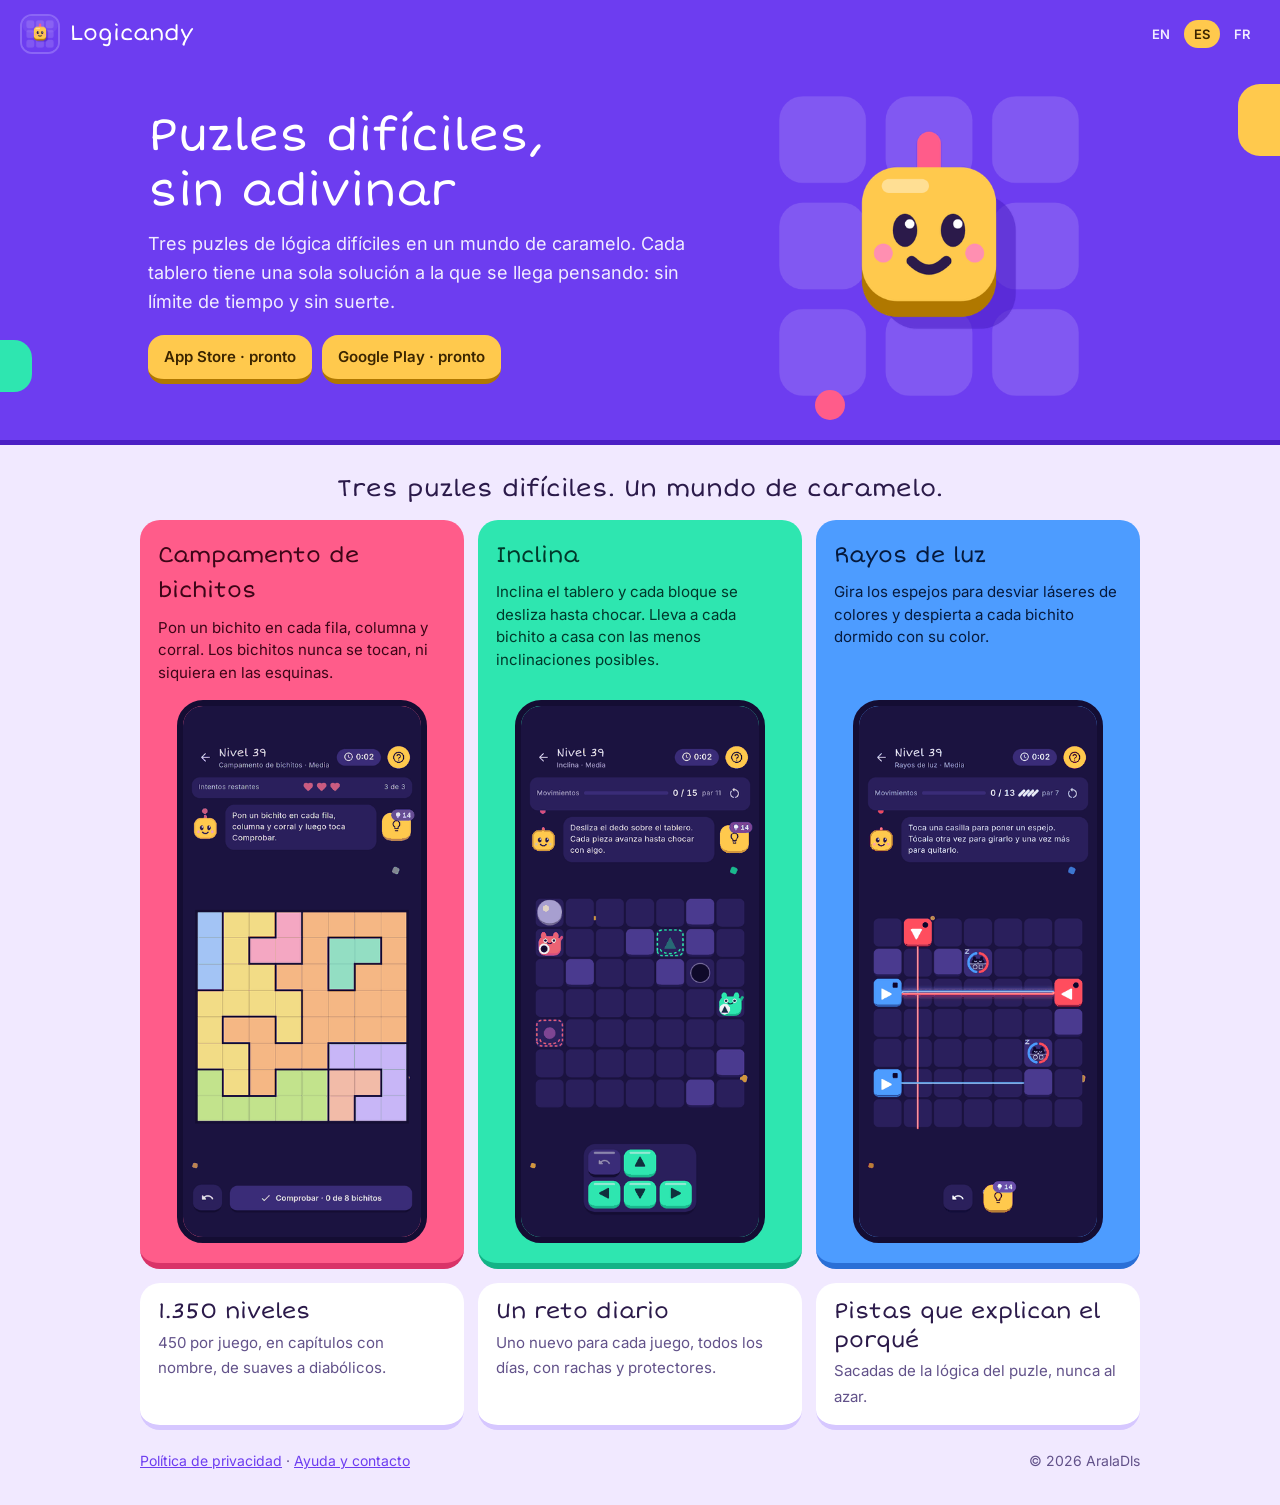
==== es/index.html @ 3df3bb65 "A real home page, on brand, in three languages" ====
<!doctype html>
<html lang="es">
<head>
<meta charset="utf-8">
<meta name="viewport" content="width=device-width, initial-scale=1">
<title>Logicandy · Puzles difíciles, sin adivinar</title>
<meta name="description" content="Tres puzles de lógica difíciles en un mundo de caramelo. Justos, sin adivinar.">
<meta name="theme-color" content="#6D3DF0">
<link rel="canonical" href="https://logicandy.com/es/">
<link rel="alternate" hreflang="en" href="https://logicandy.com/">
<link rel="alternate" hreflang="es" href="https://logicandy.com/es/">
<link rel="alternate" hreflang="fr" href="https://logicandy.com/fr/">
<link rel="icon" type="image/png" href="../img/icon.png">
<link rel="apple-touch-icon" href="../img/icon.png">
<meta property="og:type" content="website">
<meta property="og:title" content="Logicandy">
<meta property="og:description" content="Puzles difíciles, sin adivinar">
<meta property="og:url" content="https://logicandy.com/es/">
<meta property="og:image" content="https://logicandy.com/img/og-es.png">
<link rel="stylesheet" href="../style.css">
</head>
<body>
<div class="hero">
<div class="top">
<a class="brand" href="./"><img src="../img/icon.png" width="40" height="40" alt="">Logicandy</a>
<nav class="switch" aria-label="Idioma"><a href="../" lang="en" hreflang="en">EN</a><a href="./" aria-current="page">ES</a><a href="../fr/" lang="fr" hreflang="fr">FR</a></nav>
</div>
<div class="pitch">
<div>
<h1>Puzles difíciles,<br>sin adivinar</h1>
<p class="lead">Tres puzles de lógica difíciles en un mundo de caramelo. Cada tablero tiene una sola solución a la que se llega pensando: sin límite de tiempo y sin suerte.</p>
<p class="stores"><span class="store">App Store · pronto</span><span class="store">Google Play · pronto</span></p>
</div>
<img class="glim" src="../img/glim.png" width="440" height="440" alt="Glim, la mascota de Logicandy">
</div>
</div>
<main class="wide">
<h2>Tres puzles difíciles. Un mundo de caramelo.</h2>
<div class="games">
<article class="game pink">
<h3>Campamento de bichitos</h3>
<p>Pon un bichito en cada fila, columna y corral. Los bichitos nunca se tocan, ni siquiera en las esquinas.</p>
<img src="../img/es-camp.png" width="360" height="803" loading="lazy" alt="Un tablero de Campamento de bichitos, con corrales de colores por llenar">
</article>
<article class="game mint">
<h3>Inclina</h3>
<p>Inclina el tablero y cada bloque se desliza hasta chocar. Lleva a cada bichito a casa con las menos inclinaciones posibles.</p>
<img src="../img/es-tilt.png" width="360" height="803" loading="lazy" alt="Un tablero de Inclina, con dos bichitos que llevar a casa">
</article>
<article class="game sky">
<h3>Rayos de luz</h3>
<p>Gira los espejos para desviar láseres de colores y despierta a cada bichito dormido con su color.</p>
<img src="../img/es-beams.png" width="360" height="803" loading="lazy" alt="Un tablero de Rayos de luz, con láseres que cruzan la cuadrícula">
</article>
</div>
<div class="facts">
<div class="fact"><strong>1.350 niveles</strong><span>450 por juego, en capítulos con nombre, de suaves a diabólicos.</span></div>
<div class="fact"><strong>Un reto diario</strong><span>Uno nuevo para cada juego, todos los días, con rachas y protectores.</span></div>
<div class="fact"><strong>Pistas que explican el porqué</strong><span>Sacadas de la lógica del puzle, nunca al azar.</span></div>
</div>
</main>
<footer>
<p><a href="privacy.html">Política de privacidad</a> · <a href="support.html">Ayuda y contacto</a></p>
<p>© 2026 AralaDls</p>
</footer>
</body>
</html>
---- style.css ----
/* Logicandy's public site. The colors are the app's design tokens
   (app/lib/core/theme/tokens/): Day by default, Night when the visitor's
   device asks for dark. Fonts are served from this site, never from
   another one. */

@font-face {
  font-family: "Short Stack";
  src: url(fonts/ShortStack.woff) format("woff");
  font-display: swap;
}
@font-face {
  font-family: Inter;
  font-weight: 400;
  src: url(fonts/Inter-400.woff) format("woff");
  font-display: swap;
}
@font-face {
  font-family: Inter;
  font-weight: 600;
  src: url(fonts/Inter-600.woff) format("woff");
  font-display: swap;
}

:root {
  --bg: #F1E9FF;
  --card: #FFFFFF;
  --edge: #D6C7FF;
  --ink: #2B1A4A;
  --muted: #62528A;
  --link: #6D3DF0;
  --grape: #6D3DF0;
  --grape-edge: #4B1FC4;
  --on-grape: #FFFFFF;
  --on-grape-soft: #F1ECFF;
  --sun: #FFC94D;
  --sun-edge: #B07800;
  --sun-ink: #3B2500;
  --phone: #140D33;
}
@media (prefers-color-scheme: dark) {
  :root {
    --bg: #1B1340;
    --card: #2A1F5C;
    --edge: #140D33;
    --ink: #FFFFFF;
    --muted: #C9C1F0;
    --link: #B79BFF;
  }
}

* { box-sizing: border-box; }
html { -webkit-text-size-adjust: 100%; }
body {
  margin: 0;
  background: var(--bg);
  color: var(--ink);
  font: 400 16px/1.6 Inter, system-ui, -apple-system, "Segoe UI", Roboto, sans-serif;
}
h1, h2, h3, .brand, .fact strong {
  font-family: "Short Stack", Inter, system-ui, sans-serif;
  font-weight: 400;
}
a { color: var(--link); }
a:focus-visible { outline: 3px solid var(--sun); outline-offset: 2px; border-radius: 6px; }
img { max-width: 100%; height: auto; }

/* The grape bar every page starts with. */
.top {
  display: flex;
  align-items: center;
  justify-content: space-between;
  gap: 12px;
  padding: 14px 20px;
  position: relative;
}
header.top { background: var(--grape); border-bottom: 5px solid var(--grape-edge); }
.brand {
  display: inline-flex;
  align-items: center;
  gap: 10px;
  color: var(--on-grape);
  font-size: 22px;
  text-decoration: none;
}
.brand img { width: 40px; height: 40px; border-radius: 12px; border: 2px solid #8B66F5; }
.switch { display: flex; gap: 4px; font-size: 13px; font-weight: 600; }
.switch a {
  color: var(--on-grape-soft);
  text-decoration: none;
  padding: 4px 10px;
  border-radius: 999px;
}
.switch a:hover { background: var(--grape-edge); }
.switch a[aria-current] { background: var(--sun); color: var(--sun-ink); }

/* Home: the hero. */
.hero {
  background: var(--grape);
  border-bottom: 5px solid var(--grape-edge);
  position: relative;
  overflow: hidden;
}
.hero::before, .hero::after, .pitch::after {
  content: "";
  position: absolute;
}
.hero::before { right: -30px; top: 84px; width: 72px; height: 72px; border-radius: 22px; background: var(--sun); }
.hero::after { left: -20px; bottom: 48px; width: 52px; height: 52px; border-radius: 18px; background: #2EE6B0; }
.pitch::after { right: 34%; bottom: 20px; width: 30px; height: 30px; border-radius: 50%; background: #FF5C8A; }
.pitch {
  max-width: 1040px;
  margin: 0 auto;
  padding: 20px 20px 36px;
  display: grid;
  gap: 8px;
  align-items: center;
  text-align: center;
}
.pitch h1 { color: var(--on-grape); font-size: 34px; line-height: 1.2; margin: 0 0 12px; }
.pitch .lead { color: var(--on-grape-soft); font-size: 17px; margin: 0 auto 18px; max-width: 34em; }
.stores { display: flex; flex-wrap: wrap; gap: 10px; justify-content: center; margin: 0; }
.store {
  background: var(--sun);
  color: var(--sun-ink);
  border-bottom: 5px solid var(--sun-edge);
  border-radius: 16px;
  padding: 10px 16px;
  font-weight: 600;
  font-size: 15px;
  text-decoration: none;
}
.glim { width: 220px; margin: 8px auto 0; position: relative; animation: bob 4s ease-in-out infinite; }
@keyframes bob { 50% { transform: translateY(-8px); } }
@media (prefers-reduced-motion: reduce) { .glim { animation: none; } }

/* Home: the games and the facts. */
.wide { max-width: 1040px; margin: 0 auto; padding: 28px 20px 12px; }
.wide > h2 { font-size: 24px; line-height: 1.3; margin: 0 0 16px; text-align: center; }
.games, .facts { display: grid; gap: 14px; }
.game {
  border-radius: 20px;
  border-bottom: 6px solid;
  padding: 18px 18px 20px;
  display: flex;
  flex-direction: column;
  gap: 8px;
}
.game h3 { font-size: 22px; margin: 0; }
.game p { margin: 0 0 8px; font-size: 15px; line-height: 1.5; }
.game img {
  display: block;
  width: 100%;
  max-width: 250px;
  margin: auto auto 0;
  border: 6px solid var(--phone);
  border-radius: 26px;
  background: var(--phone);
}
.pink { background: #FF5C8A; border-color: #D93368; color: #3D0517; }
.mint { background: #2EE6B0; border-color: #13B386; color: #00382A; }
.sky { background: #4D9CFF; border-color: #2A6FD6; color: #061A3D; }
.facts { margin: 14px 0 0; }
.fact {
  background: var(--card);
  border-radius: 20px;
  border-bottom: 5px solid var(--edge);
  padding: 14px 18px 16px;
}
.fact strong { display: block; font-size: 22px; line-height: 1.3; margin: 0 0 4px; }
.fact span { color: var(--muted); font-size: 15px; }

@media (min-width: 720px) {
  .pitch { grid-template-columns: 1.4fr 1fr; text-align: left; padding: 28px 28px 44px; }
  .pitch h1 { font-size: 46px; }
  .pitch .lead { margin-left: 0; font-size: 18px; }
  .stores { justify-content: flex-start; }
  .glim { width: 300px; margin: 0 auto; }
  .games, .facts { grid-template-columns: repeat(3, minmax(0, 1fr)); }
}

/* The privacy and help pages. */
main.text { max-width: 720px; margin: 0 auto; padding: 24px 20px 40px; }
main.text h1 { font-size: 30px; line-height: 1.25; margin: 8px 0 12px; }
main.text h2 { font-size: 20px; margin: 0 0 6px; }
main.text section {
  background: var(--card);
  border-radius: 20px;
  border-bottom: 5px solid var(--edge);
  padding: 16px 18px;
  margin: 14px 0;
}
main.text .lead { font-size: 18px; }
.updated, .langs { color: var(--muted); font-size: 14px; }

footer {
  max-width: 1040px;
  margin: 0 auto;
  padding: 8px 20px 32px;
  display: flex;
  flex-wrap: wrap;
  gap: 8px 16px;
  justify-content: space-between;
  color: var(--muted);
  font-size: 14px;
}
footer p { margin: 0; }
main.text + footer { max-width: 720px; }
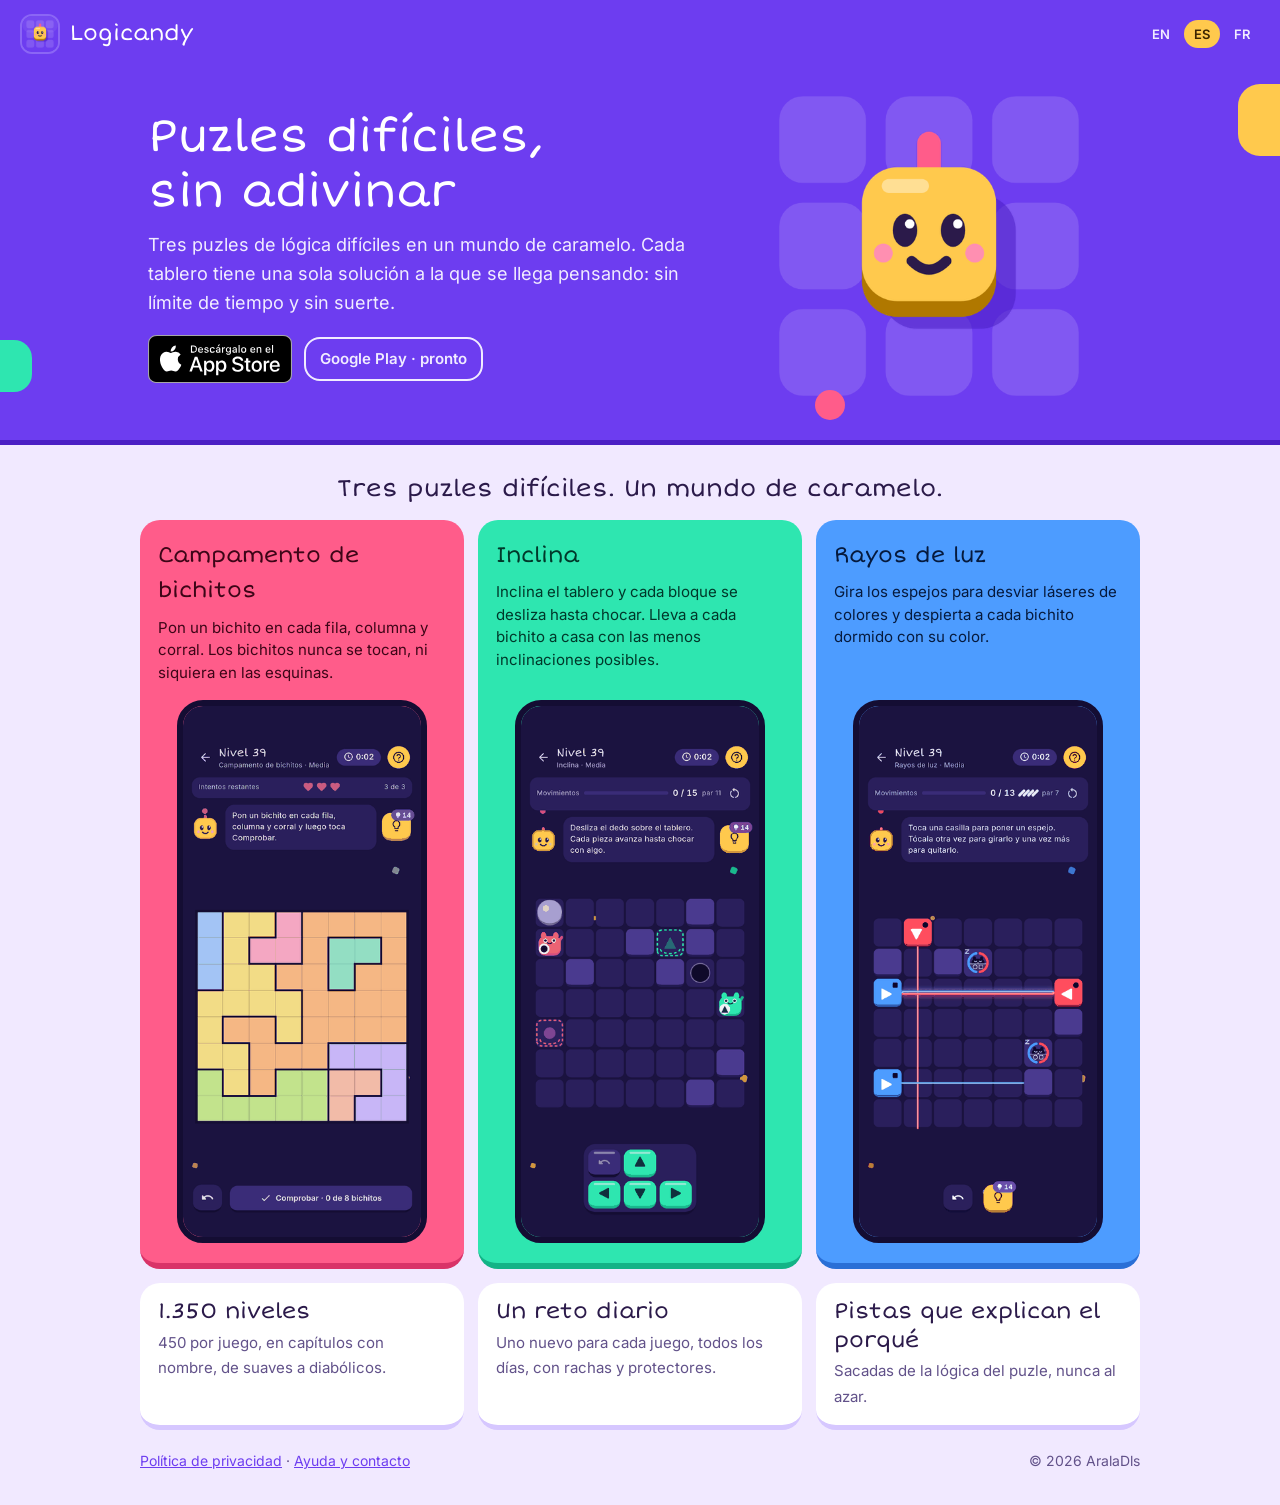
==== commit 69a01f64: "Download on the App Store badge: Logicandy is live on the App Store" ====
--- a/es/index.html
+++ b/es/index.html
@@ -29,7 +29,7 @@
 <div>
 <h1>Puzles difíciles,<br>sin adivinar</h1>
 <p class="lead">Tres puzles de lógica difíciles en un mundo de caramelo. Cada tablero tiene una sola solución a la que se llega pensando: sin límite de tiempo y sin suerte.</p>
-<p class="stores"><span class="store">App Store · pronto</span><span class="store">Google Play · pronto</span></p>
+<p class="stores"><a class="badge" href="https://apps.apple.com/app/id6835142114"><img src="../img/app-store-es.svg" width="120" height="40" alt="Descárgalo en el App Store"></a><span class="store soon">Google Play · pronto</span></p>
 </div>
 <img class="glim" src="../img/glim.png" width="440" height="440" alt="Glim, la mascota de Logicandy">
 </div>
--- a/style.css
+++ b/style.css
@@ -118,7 +118,7 @@
 }
 .pitch h1 { color: var(--on-grape); font-size: 34px; line-height: 1.2; margin: 0 0 12px; }
 .pitch .lead { color: var(--on-grape-soft); font-size: 17px; margin: 0 auto 18px; max-width: 34em; }
-.stores { display: flex; flex-wrap: wrap; gap: 10px; justify-content: center; margin: 0; }
+.stores { display: flex; flex-wrap: wrap; align-items: center; gap: 12px; justify-content: center; margin: 0; }
 .store {
   background: var(--sun);
   color: var(--sun-ink);
@@ -128,6 +128,16 @@
   font-weight: 600;
   font-size: 15px;
   text-decoration: none;
+}
+/* Apple's official badge, unchanged; its clear space is a quarter of its height. */
+.badge { display: inline-block; line-height: 0; border-radius: 9px; }
+.badge img { height: 48px; width: auto; }
+/* A store that isn't out yet: there, but quieter than the real link. */
+.store.soon {
+  background: transparent;
+  color: var(--on-grape-soft);
+  border: 2px solid var(--on-grape-soft);
+  padding: 8px 14px;
 }
 .glim { width: 220px; margin: 8px auto 0; position: relative; animation: bob 4s ease-in-out infinite; }
 @keyframes bob { 50% { transform: translateY(-8px); } }
